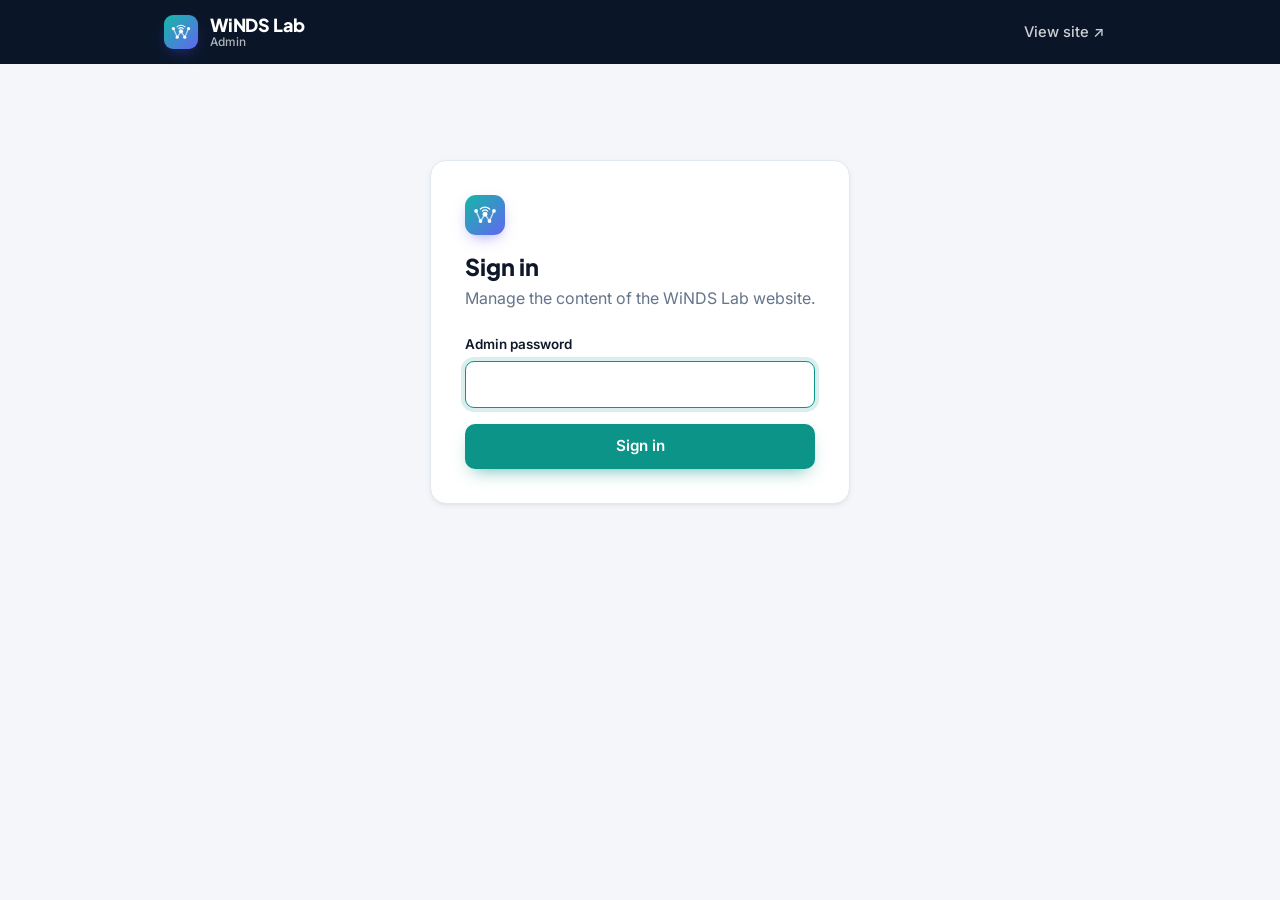
==== admin.html @ ef2ea994 "Add files via upload" ====
<!doctype html>
<html lang="en">
<head>
  <meta charset="utf-8">
  <meta name="viewport" content="width=device-width, initial-scale=1">
  <meta name="robots" content="noindex, nofollow">
  <title>Admin · WiNDS Lab</title>
  <link rel="preconnect" href="https://fonts.googleapis.com">
  <link rel="preconnect" href="https://fonts.gstatic.com" crossorigin>
  <link href="https://fonts.googleapis.com/css2?family=Inter:wght@400;500;600;700&family=Plus+Jakarta+Sans:wght@600;700;800&display=swap" rel="stylesheet">
  <link rel="stylesheet" href="assets/style.css">
</head>
<body class="admin">

<header class="admin-bar">
  <div class="container nav-inner">
    <a class="logo" href="index.html">
      <span class="logo-mark">
        <svg viewBox="0 0 32 32" fill="none" aria-hidden="true"><path d="M5 11L10.5 23.5L16 15L21.5 23.5L27 11" stroke="currentColor" stroke-width="1.8" stroke-linecap="round" stroke-linejoin="round" opacity=".7"/><path d="M12.8 11.2A4.6 4.6 0 0 1 19.2 11.2M10.3 8.6A8 8 0 0 1 21.7 8.6" stroke="currentColor" stroke-width="1.6" stroke-linecap="round"/><circle cx="5" cy="11" r="2.3" fill="currentColor"/><circle cx="10.5" cy="23.5" r="2.3" fill="currentColor"/><circle cx="16" cy="15" r="3" fill="currentColor"/><circle cx="21.5" cy="23.5" r="2.3" fill="currentColor"/><circle cx="27" cy="11" r="2.3" fill="currentColor"/></svg>
      </span>
      <span class="logo-text"><strong>WiNDS Lab</strong><small>Admin</small></span>
    </a>
    <nav class="admin-nav">
      <a href="index.html" target="_blank" rel="noopener">View site ↗</a>
      <a href="#" id="logout" hidden>Sign out</a>
    </nav>
  </div>
</header>

<main class="container">

  <!-- Shown when assets/config.js has no Google Script URL yet -->
  <div class="notice" id="setup-note" hidden>
    <strong>Almost there.</strong> The admin page needs your Google Apps Script URL.
    Follow the steps in <code>README.md</code>, then paste the URL into <code>scriptUrl</code> in <code>assets/config.js</code>.
  </div>

  <form class="panel login" id="login-form" hidden>
    <span class="logo-mark">
      <svg viewBox="0 0 32 32" fill="none" aria-hidden="true"><path d="M5 11L10.5 23.5L16 15L21.5 23.5L27 11" stroke="currentColor" stroke-width="1.8" stroke-linecap="round" stroke-linejoin="round" opacity=".7"/><path d="M12.8 11.2A4.6 4.6 0 0 1 19.2 11.2M10.3 8.6A8 8 0 0 1 21.7 8.6" stroke="currentColor" stroke-width="1.6" stroke-linecap="round"/><circle cx="5" cy="11" r="2.3" fill="currentColor"/><circle cx="10.5" cy="23.5" r="2.3" fill="currentColor"/><circle cx="16" cy="15" r="3" fill="currentColor"/><circle cx="21.5" cy="23.5" r="2.3" fill="currentColor"/><circle cx="27" cy="11" r="2.3" fill="currentColor"/></svg>
    </span>
    <h1>Sign in</h1>
    <p>Manage the content of the WiNDS Lab website.</p>
    <label class="field"><span>Admin password</span>
      <input type="password" id="password" autocomplete="current-password" required autofocus>
    </label>
    <button class="btn btn-primary" type="submit" id="login-btn">Sign in</button>
    <p class="error" id="login-error"></p>
  </form>

  <fieldset class="app" id="app" hidden>
    <div class="admin-head">
      <h1>Content manager</h1>
      <p>Add, edit, reorder, or delete what appears on the website.</p>
    </div>

    <div class="notice" id="empty-note" hidden>
      <strong>Your Google Sheet is empty.</strong> Use <em>Restore built-in content</em> at the bottom of this page to bring back the website’s existing content.
    </div>

    <nav class="tabs" id="tabs" role="tablist"></nav>

    <form class="panel" id="editor" novalidate>
      <h2 id="editor-title">Add</h2>
      <div class="form-grid" id="editor-fields"></div>
      <div class="form-actions">
        <button class="btn btn-primary" type="submit" id="editor-submit">Add</button>
        <button class="btn btn-ghost" type="button" id="editor-cancel" hidden>Cancel</button>
      </div>
    </form>

    <div class="list-head">
      <h2 id="list-title">Items</h2>
      <p class="small muted" id="list-hint"></p>
    </div>
    <ul class="items" id="items"></ul>

    <section class="panel" style="margin-top:40px">
      <h2>Tools</h2>
      <p class="small muted">Changes show up on the website within a few seconds. You can also edit the Google Sheet directly; the website follows it.</p>
      <div class="form-actions">
        <button class="btn btn-ghost" type="button" id="backup-btn">Download backup (data.js)</button>
        <button class="btn btn-ghost" type="button" id="import-btn">Restore built-in content</button>
      </div>
      <p class="small muted" style="margin:14px 0 0">
        <strong>Backup:</strong> save the downloaded file as <code>assets/data.js</code> to update the website’s offline copy.<br>
        <strong>Restore built-in content:</strong> adds any item from <code>assets/data.js</code> that isn’t in the Sheet yet. Nothing is deleted, and your own items and edits are kept. This runs by itself the first time you sign in.
      </p>
    </section>
  </fieldset>

</main>

<div class="toast" id="toast" role="status" aria-live="polite"></div>

<script src="assets/config.js"></script>
<script src="assets/data.js"></script>
<script src="assets/admin.js"></script>
</body>
</html>
---- assets/style.css ----
/* =====================================================================
   WiNDS Lab — stylesheet for the website and the admin page.
   Colours and fonts are defined once, here at the top.
   ===================================================================== */

:root {
  color-scheme: light;

  /* brand */
  --navy-950: #071122;
  --navy-900: #0a1628;
  --navy-800: #0f2240;
  --teal: #0d9488;
  --teal-700: #0f766e;
  --teal-bright: #2dd4bf;
  --teal-50: #f0fdfa;
  --teal-100: #ccfbf1;
  --indigo: #4f46e5;
  --indigo-50: #eef2ff;

  /* text & surfaces */
  --ink: #0f172a;
  --body: #334155;
  --muted: #64748b;
  --line: #e2e8f0;
  --line-strong: #cbd5e1;
  --bg: #ffffff;
  --bg-alt: #f6f8fb;

  /* label colours */
  --amber: #b45309;  --amber-50: #fffbeb;  --amber-100: #fde68a;
  --green: #15803d;  --green-50: #f0fdf4;
  --violet: #7c3aed; --violet-50: #f5f3ff;
  --sky: #0369a1;    --sky-50: #f0f9ff;
  --rose: #be123c;   --rose-50: #fff1f2;
  --slate: #475569;  --slate-50: #f1f5f9;
  --danger: #dc2626;

  --font-head: "Plus Jakarta Sans", "Inter", system-ui, -apple-system, "Segoe UI", Roboto, sans-serif;
  --font-body: "Inter", system-ui, -apple-system, "Segoe UI", Roboto, "Helvetica Neue", Arial, sans-serif;

  --radius: 18px;
  --shadow-sm: 0 1px 2px rgba(15, 23, 42, .04), 0 2px 6px rgba(15, 23, 42, .05);
  --shadow-md: 0 2px 4px rgba(15, 23, 42, .04), 0 14px 30px -10px rgba(15, 23, 42, .16);
  --shadow-lg: 0 30px 60px -22px rgba(15, 23, 42, .28), 0 8px 20px -8px rgba(15, 23, 42, .08);
  --nav-h: 72px;
}

/* ---------- base ---------- */
*, *::before, *::after { box-sizing: border-box; }
[hidden] { display: none !important; }
html { scroll-behavior: smooth; -webkit-text-size-adjust: 100%; }
body {
  margin: 0;
  background: var(--bg);
  color: var(--body);
  font: 400 16px/1.65 var(--font-body);
  -webkit-font-smoothing: antialiased;
  text-rendering: optimizeLegibility;
}
img, svg { display: block; max-width: 100%; }
a { color: var(--teal-700); text-decoration: none; }
a:hover { text-decoration: underline; text-underline-offset: 3px; }
h1, h2, h3, h4 { font-family: var(--font-head); color: var(--ink); line-height: 1.2; margin: 0; }
h1, h2 { text-wrap: balance; }
h3, h4 { text-wrap: pretty; }
p { margin: 0 0 1em; text-wrap: pretty; }
:focus-visible { outline: 3px solid rgba(45, 212, 191, .55); outline-offset: 2px; }

.container { width: 100%; max-width: 1200px; margin: 0 auto; padding: 0 24px; }
.muted { color: var(--muted); }
.small { font-size: .875rem; }
.skip { position: absolute; left: 16px; top: -60px; z-index: 100; background: #fff; color: var(--ink); padding: 10px 16px; border-radius: 8px; }
.skip:focus { top: 12px; }

/* ---------- buttons ---------- */
.btn {
  display: inline-flex; align-items: center; justify-content: center; gap: 8px;
  padding: 11px 20px; border-radius: 10px; border: 1px solid transparent;
  font: 600 .95rem/1.2 var(--font-body); white-space: nowrap; cursor: pointer;
  transition: transform .15s ease, box-shadow .2s ease, background-color .2s ease, border-color .2s ease, color .2s ease;
}
.btn:hover { text-decoration: none; transform: translateY(-1px); }
.btn:active { transform: none; }
.btn svg { width: 16px; height: 16px; flex: none; }
.btn-primary { background: var(--teal); color: #fff; box-shadow: 0 8px 18px -8px rgba(13, 148, 136, .7); }
.btn-primary:hover { background: var(--teal-700); color: #fff; }
.btn-glass { background: rgba(255, 255, 255, .08); color: #fff; border-color: rgba(255, 255, 255, .22); }
.btn-glass:hover { background: rgba(255, 255, 255, .15); color: #fff; }
.btn-outline, .btn-ghost { background: #fff; color: var(--ink); border-color: var(--line); }
.btn-outline:hover, .btn-ghost:hover { border-color: var(--line-strong); background: #f8fafc; color: var(--ink); }
.btn-danger { background: #fff; color: var(--danger); border-color: #fecaca; }
.btn-danger:hover { background: #fef2f2; color: var(--danger); }
.btn-lg { padding: 14px 26px; font-size: 1rem; border-radius: 12px; }
.btn-sm { padding: 7px 12px; font-size: .84rem; border-radius: 8px; }
.btn:disabled { opacity: .45; cursor: default; transform: none; box-shadow: none; }

/* ---------- navigation ---------- */
.site-nav {
  position: fixed; inset: 0 0 auto 0; z-index: 50; height: var(--nav-h);
  border-bottom: 1px solid transparent;
  transition: background-color .25s ease, border-color .25s ease, box-shadow .25s ease;
}
.nav-inner { height: 100%; display: flex; align-items: center; justify-content: space-between; gap: 24px; }
.logo { display: inline-flex; align-items: center; gap: 12px; color: #fff; }
.logo:hover { text-decoration: none; }
.logo-mark {
  flex: none; width: 40px; height: 40px; border-radius: 11px; display: grid; place-items: center;
  background: linear-gradient(135deg, #14b8a6, #6366f1); color: #fff;
  box-shadow: 0 6px 16px -6px rgba(79, 70, 229, .6);
}
.logo-mark svg { width: 26px; height: 26px; }
.logo-text { display: flex; flex-direction: column; line-height: 1.15; }
.logo-text strong { font-family: var(--font-head); font-size: 1.12rem; font-weight: 800; letter-spacing: -.01em; }
.logo-text small { font-size: .74rem; font-weight: 500; opacity: .68; letter-spacing: .01em; }

.nav-links { display: flex; align-items: center; gap: 2px; }
.site-nav .nav-links a:not(.btn) {
  color: rgba(255, 255, 255, .78); font-size: .94rem; font-weight: 500;
  padding: 8px 13px; border-radius: 8px; transition: color .2s, background-color .2s;
}
.site-nav .nav-links a:not(.btn):hover,
.site-nav .nav-links a.active { color: #fff; background: rgba(255, 255, 255, .09); text-decoration: none; }
.btn-nav { margin-left: 10px; padding: 9px 18px; }

.site-nav.scrolled, .site-nav.menu-open {
  background: rgba(255, 255, 255, .94);
  -webkit-backdrop-filter: saturate(180%) blur(14px); backdrop-filter: saturate(180%) blur(14px);
  border-bottom-color: var(--line); box-shadow: 0 6px 24px -14px rgba(15, 23, 42, .25);
}
.site-nav.scrolled .logo, .site-nav.menu-open .logo { color: var(--ink); }
.site-nav.scrolled .nav-links a:not(.btn) { color: var(--body); }
.site-nav.scrolled .nav-links a:not(.btn):hover,
.site-nav.scrolled .nav-links a.active { color: var(--teal-700); background: var(--teal-50); }

.menu-btn { display: none; position: relative; width: 44px; height: 44px; padding: 0; border: 0; border-radius: 10px; background: transparent; color: #fff; cursor: pointer; }
.menu-btn span { position: absolute; left: 12px; right: 12px; height: 2px; border-radius: 2px; background: currentColor; transition: transform .25s ease, opacity .2s ease; }
.menu-btn span:nth-child(1) { top: 15px; }
.menu-btn span:nth-child(2) { top: 21px; }
.menu-btn span:nth-child(3) { top: 27px; }
.site-nav.scrolled .menu-btn, .site-nav.menu-open .menu-btn { color: var(--ink); }
.menu-open .menu-btn span:nth-child(1) { transform: translateY(6px) rotate(45deg); }
.menu-open .menu-btn span:nth-child(2) { opacity: 0; }
.menu-open .menu-btn span:nth-child(3) { transform: translateY(-6px) rotate(-45deg); }

@media (max-width: 1024px) {
  .menu-btn { display: block; }
  .nav-links {
    display: none; position: absolute; top: calc(var(--nav-h) - 6px); left: 16px; right: 16px;
    flex-direction: column; align-items: stretch; gap: 2px; padding: 10px;
    background: #fff; border: 1px solid var(--line); border-radius: 16px; box-shadow: var(--shadow-lg);
  }
  .menu-open .nav-links { display: flex; }
  .site-nav .nav-links a:not(.btn) { color: var(--body); padding: 12px 14px; }
  .site-nav .nav-links a:not(.btn):hover, .site-nav .nav-links a.active { color: var(--teal-700); background: var(--teal-50); }
  .btn-nav { margin: 6px 0 0; padding: 12px; }
}

/* ---------- icons (two-tone line icons from app.js) ----------
   Each tile sets --gi-acc (accent colour) and --gi-bg (its own background) and `color` (line colour). */
.gi { display: block; width: 100%; height: 100%; overflow: visible; }
.gi .l { fill: none; stroke: currentColor; stroke-width: var(--gi-sw, 2); stroke-linecap: round; stroke-linejoin: round; transition: stroke .3s ease; }
.gi .l.thin { stroke-width: 1.3; opacity: .5; }
.gi .bg { fill: var(--gi-bg, #fff); transition: fill .3s ease; }
.gi .a { fill: none; stroke: var(--gi-acc, var(--teal)); stroke-width: var(--gi-sw, 2); stroke-linecap: round; stroke-linejoin: round; transition: stroke .3s ease; }
.gi .af { fill: var(--gi-acc, var(--teal)); transition: fill .3s ease; }
.gi .ck { fill: none; stroke: var(--gi-bg, #fff); stroke-width: 2; stroke-linecap: round; stroke-linejoin: round; }
.gi .dash { stroke-dasharray: 2.2 3.3; }
.gi .needle { transform-origin: 24px 30px; transform: rotate(-48deg); transition: transform .8s cubic-bezier(.34, 1.56, .64, 1); }
.gi .loop { transform-origin: 24px 24px; }
.gi .pk, .gi .q { transition: transform .3s ease; }
@keyframes gi-flow { to { stroke-dashoffset: -11; } }
@keyframes gi-blink { 0%, 100% { opacity: 1; } 50% { opacity: .15; } }
@keyframes gi-node { 0%, 100% { fill: var(--gi-bg, #fff); } 50% { fill: var(--gi-acc, var(--teal)); } }
@keyframes gi-slide { 0% { transform: translateX(-7px); opacity: 0; } 25%, 75% { opacity: 1; } 100% { transform: translateX(7px); opacity: 0; } }
@keyframes gi-jitter { to { transform: translateX(1.6px); } }
@keyframes gi-spin { to { transform: rotate(-360deg); } }
@keyframes gi-draw { 0% { stroke-dashoffset: 44; opacity: 1; } 40% { stroke-dashoffset: 0; } 88% { stroke-dashoffset: 0; opacity: 1; } 100% { stroke-dashoffset: 0; opacity: 0; } }
@keyframes gi-fire { 0%, 60%, 100% { opacity: 0; } 15%, 40% { opacity: 1; } }

/* ---------- hero ---------- */
.hero {
  position: relative; overflow: hidden; color: #fff;
  padding: calc(var(--nav-h) + 96px) 0 152px;
  background:
    radial-gradient(900px 520px at 85% 0%, rgba(20, 184, 166, .22), transparent 60%),
    radial-gradient(720px 480px at 0% 100%, rgba(99, 102, 241, .24), transparent 60%),
    linear-gradient(180deg, var(--navy-900) 0%, var(--navy-800) 100%);
}
.hero::before {
  content: ""; position: absolute; inset: 0; pointer-events: none;
  background-image: radial-gradient(rgba(255, 255, 255, .09) 1px, transparent 1px);
  background-size: 26px 26px;
  -webkit-mask-image: linear-gradient(180deg, #000 20%, transparent 95%); mask-image: linear-gradient(180deg, #000 20%, transparent 95%);
}
.hero > .container { position: relative; z-index: 1; }
.hero-copy { max-width: 640px; }
.hero-badge {
  display: inline-flex; align-items: center; gap: 10px; padding: 7px 16px 7px 12px; border-radius: 999px;
  background: rgba(255, 255, 255, .07); border: 1px solid rgba(255, 255, 255, .14);
  font-size: .86rem; font-weight: 500; color: rgba(255, 255, 255, .85);
}
.hero-badge .dot { width: 8px; height: 8px; border-radius: 50%; background: var(--teal-bright); box-shadow: 0 0 0 4px rgba(45, 212, 191, .2); }
.hero h1 {
  margin: 26px 0 22px; color: #fff;
  font-size: clamp(2.4rem, 5.2vw, 3.9rem); font-weight: 800; line-height: 1.06; letter-spacing: -.03em;
}
.hero h1 .accent { background: linear-gradient(90deg, #5eead4, #a5b4fc); -webkit-background-clip: text; background-clip: text; color: transparent; }
.hero-lead { max-width: 580px; margin: 0 0 36px; font-size: 1.15rem; line-height: 1.7; color: rgba(255, 255, 255, .74); }
.hero-actions { display: flex; flex-wrap: wrap; gap: 12px; }

/* background scene: IoT nodes, robots, a drone and a gateway linked by wireless links */
.hero-scene {   /* sits in the space to the right of the headline, scaled to fit */
  position: absolute; top: var(--nav-h); bottom: 72px; right: 0; max-width: 820px;
  left: calc(max(24px, 50vw - 576px) + 540px);
  pointer-events: none;
  -webkit-mask-image: linear-gradient(90deg, transparent 0, #000 14%); mask-image: linear-gradient(90deg, transparent 0, #000 14%);
}
.hero-scene svg { width: 100%; height: 100%; overflow: visible; }
.hero-scene .cov { fill: none; stroke: rgba(148, 163, 184, .12); stroke-width: 1; }
.hero-scene .pulse { fill: none; stroke: rgba(45, 212, 191, .45); stroke-width: 1.2; transform-box: fill-box; transform-origin: center; animation: ping 5.1s ease-out infinite; opacity: 0; }
.hero-scene .links path { fill: none; stroke: rgba(148, 163, 184, .45); stroke-width: 1.3; stroke-dasharray: 2 7; stroke-linecap: round; animation: flow 1.5s linear infinite; }
.hero-scene .d-body { fill: #0c1c35; stroke: rgba(203, 213, 225, .6); stroke-width: 1.5; }
.hero-scene .d-line { fill: none; stroke: rgba(203, 213, 225, .6); stroke-width: 1.5; }
.hero-scene .d-rotor { fill: none; stroke: rgba(203, 213, 225, .42); stroke-width: 1.3; }
.hero-scene .d-acc { fill: #2dd4bf; }
.hero-scene .d-led { fill: #2dd4bf; animation: blink 2.8s ease-in-out infinite; animation-delay: var(--d, 0s); }
.hero-scene .d-sig { fill: none; stroke: #2dd4bf; stroke-width: 1.5; opacity: .8; }
.hero-scene .d-rotor { transform-box: fill-box; transform-origin: center; animation: rotor .16s linear infinite; }
.hero-scene .road { fill: none; stroke: rgba(148, 163, 184, .2); stroke-width: 1.2; }
.hero-scene .lane { fill: none; stroke: rgba(148, 163, 184, .22); stroke-width: 1.2; stroke-dasharray: 14 12; }
.hero-scene .links .ln-node { stroke: rgba(148, 163, 184, .26); }
.hero-scene .links .ho { stroke: #5eead4; stroke-width: 2; stroke-dasharray: none; }
.hero-scene .old-link { fill: none; stroke: rgba(203, 213, 225, .6); stroke-width: 1.3; stroke-dasharray: 2 7; animation: fadeout 1s ease-out forwards; }
.hero-scene .burst { fill: none; stroke: #5eead4; stroke-width: 1.4; transform-box: fill-box; transform-origin: center; animation: burst 1.1s ease-out forwards; }
.hero-scene .ho-label { fill: #99f6e4; font-family: var(--font-body); font-size: 12px; font-weight: 700; letter-spacing: .14em; text-anchor: middle; animation: holabel 1.8s ease-out forwards; }
@keyframes burst { from { transform: scale(.3); opacity: 1; } to { transform: scale(2.6); opacity: 0; } }
@keyframes fadeout { from { opacity: 1; } to { opacity: 0; } }
@keyframes holabel { 0% { opacity: 0; } 15%, 70% { opacity: 1; } 100% { opacity: 0; } }
.dev *, .device-art * { vector-effect: non-scaling-stroke; stroke-linecap: round; stroke-linejoin: round; }
@keyframes ping { from { transform: scale(.4); opacity: .9; } to { transform: scale(3.2); opacity: 0; } }
@keyframes flow { to { stroke-dashoffset: -18; } }
@keyframes blink { 0%, 100% { opacity: 1; } 50% { opacity: .25; } }
@keyframes rotor { 0%, 100% { transform: scaleX(1); } 50% { transform: scaleX(.35); } }

@media (max-width: 960px) {
  .hero { padding: calc(var(--nav-h) + 56px) 0 96px; }
  .hero-scene {   /* phones and tablets: the network sits below the buttons instead of behind the text */
    position: relative; top: auto; bottom: auto; left: auto; right: auto; max-width: none;
    height: clamp(240px, 62vw, 420px); margin: 28px 0 0; -webkit-mask-image: none; mask-image: none;
  }
  .hero-scene .ho-label { font-size: 20px; }
}

/* ---------- stats bar ---------- */
.stats {
  position: relative; z-index: 2; margin-top: -72px;
  display: grid; grid-template-columns: repeat(4, 1fr);
  background: #fff; border: 1px solid var(--line); border-radius: 20px; box-shadow: var(--shadow-lg);
}
.stat { display: flex; align-items: center; gap: 16px; padding: 28px 28px; border-left: 1px solid var(--line); }
.stat-icon { flex: none; width: 52px; height: 52px; padding: 8px; --gi-sw: 2.2; border-radius: 14px; background: var(--teal-50); color: var(--navy-800); --gi-acc: var(--teal); --gi-bg: var(--teal-50); }
.stat:first-child { border-left: 0; }
.stat-num { font-family: var(--font-head); font-size: 2.3rem; font-weight: 800; line-height: 1; letter-spacing: -.03em; color: var(--ink); }
.stat-num .unit { margin-left: 3px; font-size: .55em; color: var(--teal); letter-spacing: 0; }
.stat-label { margin-top: 10px; font-size: .9rem; font-weight: 500; color: var(--muted); }
@media (max-width: 1080px) {
  .stats { grid-template-columns: 1fr 1fr; }
  .stat:nth-child(3) { border-left: 0; }
  .stat:nth-child(n+3) { border-top: 1px solid var(--line); }
}
@media (max-width: 560px) {
  .stat { flex-direction: column; align-items: flex-start; gap: 12px; padding: 22px 20px; }
  .stat-icon { width: 42px; height: 42px; padding: 7px; border-radius: 12px; }
  .stat-num { font-size: 1.9rem; }
}

/* ---------- sections ---------- */
.section { padding: 100px 0; }
.section-alt { background: var(--bg-alt); }
.section-dark {
  position: relative; color: rgba(255, 255, 255, .75);
  background:
    radial-gradient(760px 380px at 100% 0%, rgba(45, 212, 191, .14), transparent 60%),
    radial-gradient(640px 360px at 0% 100%, rgba(99, 102, 241, .18), transparent 60%),
    linear-gradient(180deg, var(--navy-900), var(--navy-800));
}
.section-dark .eyebrow { color: var(--teal-bright); }
.section-dark .section-title { color: #fff; }
.section-dark .section-desc { color: rgba(255, 255, 255, .62); }
section[id] { scroll-margin-top: var(--nav-h); }
.section-head { max-width: 700px; margin-bottom: 52px; }
.section-head.with-action { max-width: none; display: flex; justify-content: space-between; align-items: flex-end; gap: 24px; flex-wrap: wrap; }
.section-head.with-action > div { max-width: 700px; }
.eyebrow {
  display: inline-flex; align-items: center; gap: 10px;
  font-size: .78rem; font-weight: 700; letter-spacing: .14em; text-transform: uppercase; color: var(--teal-700);
}
.eyebrow::before { content: ""; width: 22px; height: 2px; border-radius: 2px; background: currentColor; }
.section-title { margin: 14px 0 16px; font-size: clamp(1.85rem, 3.3vw, 2.6rem); font-weight: 800; letter-spacing: -.02em; line-height: 1.14; }
.section-desc { margin: 0; font-size: 1.08rem; color: var(--muted); }
@media (max-width: 760px) { .section { padding: 72px 0; } .section-head { margin-bottom: 36px; } }

/* reveal on scroll (only when JavaScript is running) */
.js .reveal { opacity: 0; transform: translateY(18px); transition: opacity .7s ease, transform .7s ease; }
.js .reveal.in { opacity: 1; transform: none; }

/* ---------- about ---------- */
.mission { display: grid; grid-template-columns: 1.25fr 1fr; gap: 72px; align-items: end; }
.statement {
  margin: 18px 0 0; font-size: clamp(1.7rem, 3vw, 2.35rem); font-weight: 700; line-height: 1.28; letter-spacing: -.02em; color: var(--ink);
}
.statement span { color: var(--muted); }
.mission-text p { font-size: 1.04rem; }
.mission-text p:last-child { margin-bottom: 0; }

.process { list-style: none; margin: 64px 0 0; padding: 0; display: grid; grid-template-columns: repeat(3, 1fr); gap: 32px; position: relative; }
.process::before {   /* line connecting the three steps */
  content: ""; position: absolute; top: 32px; left: 32px; right: calc(33.33% - 4px);
  border-top: 2px dashed var(--line-strong);
}
.process li { position: relative; }
.process-icon {
  position: relative; display: block; width: 64px; height: 64px; margin-bottom: 20px; padding: 9px; --gi-sw: 2.2;
  border-radius: 17px; background: var(--navy-900); color: rgba(226, 232, 240, .92);
  --gi-acc: var(--teal-bright); --gi-bg: var(--navy-900);
  box-shadow: 0 0 0 8px #fff, 0 14px 26px -14px rgba(10, 22, 40, .7);
}
.process-icon .gi-simulate .draw { stroke-dasharray: 44; animation: gi-draw 3.4s ease-in-out infinite; }
.process-icon .gi-hardware .arc1 { animation: gi-blink 1.8s ease-in-out infinite; }
.process-icon .gi-hardware .led { animation: gi-blink 1.1s steps(2) infinite; }
.process-icon .gi-learn .lit { opacity: 0; animation: gi-fire 2.4s ease-in-out infinite; }
.process-icon .gi-learn .d1 { animation-delay: .45s; }
.process-icon .gi-learn .d2 { animation-delay: .9s; }
.process-step { display: block; margin-bottom: 4px; font-size: .74rem; font-weight: 700; letter-spacing: .12em; text-transform: uppercase; color: var(--teal-700); }
.process h3 { margin: 0 0 8px; font-size: 1.2rem; }
.process p { margin: 0; color: var(--muted); font-size: .97rem; max-width: 34ch; }
@media (max-width: 960px) {
  .mission { grid-template-columns: 1fr; gap: 24px; }
  .process { grid-template-columns: 1fr; gap: 28px; margin-top: 48px; }
  .process::before { top: 32px; bottom: 32px; left: 31px; right: auto; border-top: 0; border-left: 2px dashed var(--line-strong); }
  .process li { padding-left: 84px; }
  .process-icon { position: absolute; left: 0; top: 0; }
}

/* ---------- research ---------- */
.feature-grid {
  display: grid; grid-template-columns: repeat(3, 1fr); overflow: hidden;
  background: #fff; border: 1px solid var(--line); border-radius: 22px; box-shadow: var(--shadow-sm);
}
.feature { position: relative; display: flex; flex-direction: column; padding: 36px 34px 34px; outline: 1px solid var(--line); transition: background-color .25s ease; }
.feature::before {
  content: ""; position: absolute; inset: 0 0 auto 0; height: 3px; background: linear-gradient(90deg, var(--teal-bright), #6366f1);
  transform: scaleX(0); transform-origin: left; transition: transform .35s ease;
}
.feature:hover { background: #fbfcfd; }
.feature:hover::before { transform: scaleX(1); }
.feature-icon {
  display: block; width: 64px; height: 64px; padding: 9px; margin-bottom: 24px; border-radius: 18px; --gi-sw: 2.1;
  background: var(--teal-50); border: 1px solid var(--teal-100); color: var(--navy-800);
  --gi-acc: var(--teal); --gi-bg: var(--teal-50);
  transition: background-color .3s ease, border-color .3s ease, box-shadow .3s ease, transform .3s ease;
}
.feature:hover .feature-icon {
  background: var(--navy-900); border-color: var(--navy-900); color: #e2e8f0;
  --gi-acc: var(--teal-bright); --gi-bg: var(--navy-900);
  box-shadow: 0 14px 26px -14px rgba(10, 22, 40, .75); transform: translateY(-2px);
}
.feature:hover .gi-iot .dash, .feature:hover .gi-edge .dash { animation: gi-flow .9s linear infinite; }
.feature:hover .gi-iot .n, .feature:hover .gi-edge .n { animation: gi-node 1.4s ease-in-out infinite; }
.feature:hover .gi-wireless .arc1 { animation: gi-blink 1.2s ease-in-out infinite; }
.feature:hover .gi-wireless .arc2 { animation: gi-blink 1.2s ease-in-out .3s infinite; }
.feature:hover .gi-perf .needle { transform: rotate(52deg); }
.feature:hover .gi-congestion .pk { animation: gi-slide 1s linear infinite; }
.feature:hover .gi-congestion .q { animation: gi-jitter .45s ease-in-out infinite alternate; }
.feature:hover .gi-rl .loop { animation: gi-spin 2.6s linear infinite; }
.feature h3 { margin: 0 0 10px; font-size: 1.18rem; letter-spacing: -.01em; }
.feature p { flex: 1; margin: 0 0 20px; font-size: .97rem; color: var(--muted); }
.feature-tags { display: flex; flex-wrap: wrap; gap: 4px 0; font-size: .8rem; font-weight: 600; color: var(--teal-700); }
.feature-tags span + span::before { content: "·"; margin: 0 9px; color: var(--muted); }
@media (max-width: 1024px) { .feature-grid { grid-template-columns: repeat(2, 1fr); } }
@media (max-width: 640px) { .feature-grid { grid-template-columns: 1fr; } .feature { padding: 28px 24px; } }

.chips { display: flex; flex-wrap: wrap; gap: 6px; }
.chip { padding: 4px 10px; border-radius: 6px; background: var(--bg-alt); border: 1px solid var(--line); font-size: .78rem; font-weight: 600; color: var(--body); }

/* ---------- devices (shown on the dark section) ---------- */
.device-grid { display: grid; grid-template-columns: repeat(auto-fill, minmax(250px, 1fr)); gap: 24px; }
.device {
  display: flex; flex-direction: column; margin: 0; overflow: hidden;
  background: rgba(255, 255, 255, .035); border: 1px solid rgba(255, 255, 255, .1); border-radius: var(--radius);
  transition: transform .25s ease, border-color .25s ease, background-color .25s ease;
}
.device:hover { transform: translateY(-4px); border-color: rgba(45, 212, 191, .45); background: rgba(255, 255, 255, .055); }
.device-media {
  position: relative; aspect-ratio: 4 / 3; overflow: hidden; display: grid; place-items: center;
  border-bottom: 1px solid rgba(255, 255, 255, .08);
  background: radial-gradient(circle at 50% 50%, rgba(45, 212, 191, .12), transparent 70%);
}
.device-media::before {
  content: ""; position: absolute; inset: 0; pointer-events: none;
  background-image: radial-gradient(rgba(255, 255, 255, .09) 1px, transparent 1px); background-size: 18px 18px;
  -webkit-mask-image: radial-gradient(circle at 50% 50%, #000 30%, transparent 75%); mask-image: radial-gradient(circle at 50% 50%, #000 30%, transparent 75%);
}
.device-media.has-img { background: #0c1c35; }
.device-media.has-img::before { display: none; }
.device-media img { position: absolute; inset: 0; width: 100%; height: 100%; object-fit: cover; transition: transform .5s ease; }
.device:hover .device-media img { transform: scale(1.04); }
.device-art { position: absolute; top: 22%; bottom: 20%; left: 20%; right: 20%; width: 60%; height: 58%; overflow: visible; transition: transform .4s ease; }
.device:hover .device-art { transform: translateY(-4px); }
.device-art .d-body { fill: #0c1c35; stroke: rgba(226, 232, 240, .8); stroke-width: 1.6; }
.device-art .d-line { fill: none; stroke: rgba(226, 232, 240, .8); stroke-width: 1.6; }
.device-art .d-rotor { fill: none; stroke: rgba(226, 232, 240, .5); stroke-width: 1.4; }
.device-art .d-acc { fill: var(--teal-bright); }
.device-art .d-led { fill: var(--teal-bright); animation: blink 2.8s ease-in-out infinite; }
.device-art .d-sig { fill: none; stroke: var(--teal-bright); stroke-width: 1.6; }
.device-cat {
  position: absolute; top: 14px; left: 14px; padding: 4px 10px; border-radius: 6px;
  background: rgba(10, 22, 40, .7); border: 1px solid rgba(255, 255, 255, .14);
  font-size: .68rem; font-weight: 700; letter-spacing: .07em; text-transform: uppercase; color: rgba(255, 255, 255, .88);
}
.device-zoom { position: absolute; inset: 0; padding: 0; border: 0; background: transparent; cursor: zoom-in; }
.zoom-ico {
  position: absolute; right: 12px; bottom: 12px; width: 38px; height: 38px; display: grid; place-items: center;
  border-radius: 10px; background: rgba(10, 22, 40, .72); color: #fff; opacity: 0; transition: opacity .2s ease;
}
.device:hover .zoom-ico, .device-zoom:focus-visible .zoom-ico { opacity: 1; }
.zoom-ico svg { width: 18px; height: 18px; }
.device-body { flex: 1; display: flex; flex-direction: column; padding: 22px 24px 24px; }
.device-body h3 { margin: 0 0 8px; font-size: 1.12rem; color: #fff; }
.device-body p { flex: 1; margin: 0 0 16px; font-size: .94rem; color: rgba(255, 255, 255, .6); }
.device .chip { background: rgba(255, 255, 255, .06); border-color: rgba(255, 255, 255, .1); color: rgba(255, 255, 255, .8); }

.lightbox {
  position: fixed; inset: 0; z-index: 200; display: grid; place-items: center; padding: 32px;
  background: rgba(7, 17, 34, .88); -webkit-backdrop-filter: blur(6px); backdrop-filter: blur(6px);
}
.lightbox figure { margin: 0; max-width: min(1100px, 100%); text-align: center; }
.lightbox img { max-width: 100%; max-height: calc(100vh - 140px); margin: 0 auto; border-radius: 12px; box-shadow: var(--shadow-lg); background: #fff; }
.lightbox figcaption { margin-top: 14px; color: rgba(255, 255, 255, .85); font-weight: 600; }
.lightbox-close {
  position: absolute; top: 18px; right: 18px; width: 44px; height: 44px; display: grid; place-items: center;
  border: 1px solid rgba(255, 255, 255, .2); border-radius: 12px; background: rgba(255, 255, 255, .08); color: #fff; cursor: pointer;
}
.lightbox-close:hover { background: rgba(255, 255, 255, .16); }
.lightbox-close svg { width: 20px; height: 20px; }

/* ---------- news ---------- */
.news-layout { display: grid; grid-template-columns: 5fr 7fr; gap: 56px; align-items: start; }
.news-feature {
  position: relative; overflow: hidden; display: flex; flex-direction: column; min-height: 320px;
  padding: 36px; border-radius: 24px; color: #fff; box-shadow: var(--shadow-md);
  background:
    radial-gradient(420px 260px at 100% 0%, rgba(45, 212, 191, .35), transparent 65%),
    linear-gradient(150deg, var(--teal-700) 0%, var(--navy-800) 75%);
}
.news-feature::after {   /* faint signal rings for texture */
  content: ""; position: absolute; right: -90px; bottom: -90px; width: 260px; height: 260px; border-radius: 50%;
  border: 1px solid rgba(255, 255, 255, .12); box-shadow: 0 0 0 40px rgba(255, 255, 255, .03), 0 0 0 80px rgba(255, 255, 255, .02);
}
.news-latest { align-self: flex-start; padding: 5px 10px; border-radius: 6px; background: rgba(255, 255, 255, .14); font-size: .72rem; font-weight: 700; letter-spacing: .12em; text-transform: uppercase; }
.news-feature-meta { display: flex; gap: 12px; margin-top: auto; padding-top: 40px; font-size: .8rem; font-weight: 700; letter-spacing: .07em; text-transform: uppercase; color: rgba(255, 255, 255, .7); }
.news-feature-meta span::before { content: "·"; margin-right: 12px; }
.news-feature p { position: relative; margin: 10px 0 0; font-family: var(--font-head); font-size: clamp(1.35rem, 2.2vw, 1.7rem); font-weight: 700; line-height: 1.32; letter-spacing: -.01em; }
.news-feature strong { color: #99f6e4; }
.news-feature a { color: #99f6e4; }

.news-list { list-style: none; margin: 0; padding: 0; }
.news-row { display: grid; grid-template-columns: 104px 1fr; gap: 24px; padding: 18px 0; border-bottom: 1px solid var(--line); }
.news-row:first-child { padding-top: 4px; }
.news-list:not(.show-all) .extra { display: none; }
.news-when { display: flex; flex-direction: column; gap: 4px; }
.news-when time { font-size: .8rem; font-weight: 700; letter-spacing: .05em; text-transform: uppercase; color: var(--ink); white-space: nowrap; }
.news-tag { display: inline-flex; align-items: center; gap: 7px; font-size: .78rem; font-weight: 600; color: var(--muted); --tc: var(--slate); }
.news-tag::before { content: ""; width: 7px; height: 7px; border-radius: 50%; background: var(--tc); }
.tag-paper, .tag-papers { --tc: var(--indigo); }
.tag-grant { --tc: var(--green); }
.tag-award { --tc: #d97706; }
.tag-milestone { --tc: var(--violet); }
.tag-talk { --tc: var(--sky); }
.news-row p { margin: 0; color: var(--body); }
.news-row strong { color: var(--ink); }
.news-more { margin-top: 24px; }
@media (max-width: 960px) { .news-layout { grid-template-columns: 1fr; gap: 32px; } .news-feature { min-height: 0; } }
@media (max-width: 480px) { .news-row { grid-template-columns: 1fr; gap: 6px; } .news-when { flex-direction: row; gap: 12px; align-items: center; } }

/* ---------- people ---------- */
.pi-card {
  position: relative; overflow: hidden;
  display: grid; grid-template-columns: 200px 1fr; gap: 44px; align-items: start;
  padding: 40px; margin-bottom: 8px; background: #fff; border: 1px solid var(--line); border-radius: 24px; box-shadow: var(--shadow-md);
}
.pi-card::before { content: ""; position: absolute; inset: 0 0 auto 0; height: 4px; background: linear-gradient(90deg, var(--teal-bright), #6366f1); }
.pi-photo {
  position: relative; overflow: hidden; width: 200px; height: 200px; border-radius: 22px;
  display: grid; place-items: center; background: linear-gradient(140deg, #14b8a6, #6366f1);
  color: #fff; font-family: var(--font-head); font-size: 3.4rem; font-weight: 800;
}
.pi-photo img, .avatar img { position: absolute; inset: 0; width: 100%; height: 100%; object-fit: cover; }
.pi-card h3 { margin: 12px 0 6px; font-size: 1.85rem; font-weight: 800; letter-spacing: -.02em; }
.pi-position { margin: 0; font-weight: 600; color: var(--teal-700); }
.pi-affil { margin: 0; font-size: .95rem; color: var(--muted); }
.pi-bio { margin: 18px 0 20px; font-size: 1.02rem; }
.cred { display: flex; flex-wrap: wrap; gap: 8px; margin-bottom: 24px; }
.cred span { padding: 5px 12px; border-radius: 999px; background: var(--teal-50); border: 1px solid var(--teal-100); font-size: .82rem; font-weight: 600; color: var(--teal-700); }
.pi-links { display: flex; flex-wrap: wrap; gap: 10px; }
@media (max-width: 760px) {
  .pi-card { grid-template-columns: 1fr; gap: 24px; padding: 28px 24px; }
  .pi-photo { width: 120px; height: 120px; font-size: 2.2rem; border-radius: 18px; }
  .pi-card h3 { font-size: 1.5rem; }
}

.group-title { display: flex; align-items: center; gap: 12px; margin: 52px 0 22px; font-family: var(--font-head); font-size: 1.15rem; font-weight: 700; color: var(--ink); }
.group-title::after { content: ""; flex: 1; height: 1px; background: var(--line); }
.group-title .count { padding: 2px 10px; border-radius: 999px; background: var(--teal-50); font-size: .78rem; font-weight: 700; color: var(--teal-700); }

.people-grid { display: grid; grid-template-columns: repeat(4, 1fr); gap: 20px; }
@media (max-width: 1100px) { .people-grid { grid-template-columns: repeat(3, 1fr); } }
@media (max-width: 800px) { .people-grid { grid-template-columns: repeat(2, 1fr); } }
@media (max-width: 520px) { .people-grid { grid-template-columns: 1fr; } }
.person-card {
  display: flex; flex-direction: column; align-items: center; text-align: center;
  padding: 30px 22px 22px; background: #fff; border: 1px solid var(--line); border-radius: var(--radius); box-shadow: var(--shadow-sm);
  transition: transform .25s ease, box-shadow .25s ease, border-color .25s ease;
}
.person-card:hover { transform: translateY(-4px); box-shadow: var(--shadow-md); text-decoration: none; }
.avatar {
  position: relative; overflow: hidden; flex: none; width: 80px; height: 80px; margin-bottom: 18px; border-radius: 50%;
  display: grid; place-items: center; font-family: var(--font-head); font-size: 1.45rem; font-weight: 800;
  background: hsl(var(--h, 172) 70% 94%); color: hsl(var(--h, 172) 55% 32%);
  box-shadow: 0 0 0 4px #fff, 0 0 0 5px var(--line);
}
.person-name { margin: 0 0 6px; font-size: 1.08rem; font-weight: 700; }
.person-name a { color: inherit; }
.person-topic { margin: 0 0 14px; font-size: .92rem; line-height: 1.5; color: var(--muted); }
.award {
  display: inline-flex; align-items: center; gap: 6px; margin-bottom: 14px; padding: 4px 10px; border-radius: 999px;
  background: var(--amber-50); border: 1px solid var(--amber-100); font-size: .76rem; font-weight: 700; color: var(--amber);
}
.award svg { width: 14px; height: 14px; }
.person-meta { display: flex; justify-content: center; align-items: center; gap: 7px; margin-top: auto; padding-top: 14px; width: 100%; border-top: 1px solid var(--line); font-size: .82rem; font-weight: 500; color: var(--muted); }
.person-meta svg { width: 15px; height: 15px; flex: none; }
.person-card.open { background: transparent; border: 1.5px dashed var(--line-strong); box-shadow: none; color: var(--body); }
.person-card.open:hover { border-color: var(--teal); background: #fff; }
.person-card.open .avatar { background: var(--teal-50); color: var(--teal); font-size: 2rem; font-weight: 500; box-shadow: none; }
.person-card.open .person-meta { color: var(--teal-700); font-weight: 600; border-top-style: dashed; }

/* ---------- publications ---------- */
.pub-filters { display: flex; flex-wrap: wrap; gap: 8px; margin-bottom: 24px; }
.filter {
  padding: 8px 16px; border-radius: 999px; border: 1px solid var(--line); background: #fff; color: var(--body);
  font: 600 .9rem/1.2 var(--font-body); cursor: pointer; transition: background-color .2s, color .2s, border-color .2s;
}
.filter:hover { border-color: var(--line-strong); }
.filter .n { margin-left: 6px; font-size: .78rem; font-weight: 600; color: var(--muted); }
.filter[aria-selected="true"] { background: var(--ink); border-color: var(--ink); color: #fff; }
.filter[aria-selected="true"] .n { color: rgba(255, 255, 255, .65); }

.pub-list:not(.show-all) .extra { display: none; }
.more-row { margin-top: 24px; text-align: center; }
.pub-list { list-style: none; margin: 0; padding: 0; overflow: hidden; background: #fff; border: 1px solid var(--line); border-radius: var(--radius); box-shadow: var(--shadow-sm); }
.pub { display: grid; grid-template-columns: 100px 1fr auto; gap: 28px; align-items: start; padding: 24px 28px; border-top: 1px solid var(--line); transition: background-color .2s; }
.pub:first-child { border-top: 0; }
.pub:hover { background: #fafbfd; }
.pub-side { display: flex; flex-direction: column; align-items: flex-start; gap: 6px; }
.pub-year { font-family: var(--font-head); font-size: 1.3rem; font-weight: 800; line-height: 1.1; color: var(--ink); }
.pub-cat { padding: 3px 8px; border-radius: 6px; font-size: .66rem; font-weight: 700; letter-spacing: .07em; text-transform: uppercase; background: var(--slate-50); color: var(--slate); }
.cat-journal { background: var(--indigo-50); color: var(--indigo); }
.cat-conference { background: var(--teal-50); color: var(--teal-700); }
.cat-patent { background: var(--amber-50); color: var(--amber); }
.cat-book-chapter { background: var(--rose-50); color: var(--rose); }
.pub-title { margin: 0 0 6px; font-family: var(--font-body); font-size: 1.04rem; font-weight: 600; line-height: 1.45; letter-spacing: -.006em; text-wrap: pretty; }
.pub-authors { margin: 0 0 4px; font-size: .94rem; color: var(--body); }
.pub-authors strong { color: var(--ink); font-weight: 700; }
.pub-venue { margin: 0; font-size: .9rem; color: var(--muted); }
.pub-venue em { color: var(--body); }
.pub-link { align-self: center; }
@media (max-width: 760px) {
  .pub { grid-template-columns: 1fr; gap: 10px; padding: 22px 20px; }
  .pub-side { flex-direction: row; align-items: center; gap: 10px; }
  .pub-year { font-size: 1.05rem; }
  .pub-link { justify-self: start; margin-top: 4px; }
}

/* ---------- grants ---------- */
.funding-banner {
  position: relative; overflow: hidden;
  display: grid; grid-template-columns: auto 1fr; gap: 44px; align-items: center;
  padding: 38px 44px; margin-bottom: 24px; border-radius: 22px; color: #fff;
  background:
    radial-gradient(500px 260px at 100% 0%, rgba(45, 212, 191, .25), transparent 60%),
    radial-gradient(420px 260px at 0% 100%, rgba(99, 102, 241, .3), transparent 60%),
    linear-gradient(135deg, var(--navy-900), var(--navy-800));
}
.funding-amount { font-family: var(--font-head); font-size: clamp(2.6rem, 5vw, 3.6rem); font-weight: 800; line-height: 1; letter-spacing: -.035em; }
.funding-amount small { margin-left: 6px; font-size: .45em; color: var(--teal-bright); letter-spacing: 0; }
.funding-label { margin-top: 10px; font-size: .78rem; font-weight: 700; letter-spacing: .12em; text-transform: uppercase; color: rgba(255, 255, 255, .6); }
.funding-text { margin: 0; padding-left: 44px; border-left: 1px solid rgba(255, 255, 255, .16); font-size: 1.05rem; color: rgba(255, 255, 255, .78); max-width: 600px; }
@media (max-width: 760px) {
  .funding-banner { grid-template-columns: 1fr; gap: 20px; padding: 30px 26px; }
  .funding-text { padding: 20px 0 0; border-left: 0; border-top: 1px solid rgba(255, 255, 255, .16); }
}

.grant-grid { display: grid; grid-template-columns: repeat(2, 1fr); gap: 20px; }
@media (max-width: 760px) { .grant-grid { grid-template-columns: 1fr; } }
.grant {
  display: flex; flex-direction: column; padding: 28px; background: #fff;
  border: 1px solid var(--line); border-radius: var(--radius); box-shadow: var(--shadow-sm);
  transition: transform .25s ease, box-shadow .25s ease;
}
.grant:hover { transform: translateY(-3px); box-shadow: var(--shadow-md); }
.grant-top { display: flex; justify-content: space-between; align-items: center; gap: 12px; margin-bottom: 14px; }
.grant-amount { font-family: var(--font-head); font-size: 1.55rem; font-weight: 800; letter-spacing: -.02em; color: var(--teal-700); }
.role { padding: 4px 10px; border-radius: 6px; background: var(--navy-900); font-size: .7rem; font-weight: 800; letter-spacing: .08em; color: #fff; }
.grant h3 { flex: 1; margin: 0 0 20px; font-family: var(--font-body); font-size: 1.08rem; font-weight: 600; line-height: 1.45; letter-spacing: -.006em; }
.grant-meta { display: grid; gap: 9px; margin: 0; padding-top: 18px; border-top: 1px dashed var(--line-strong); }
.grant-meta div { display: flex; align-items: center; gap: 10px; font-size: .92rem; color: var(--body); }
.grant-meta svg { width: 17px; height: 17px; flex: none; color: var(--muted); }
.grant-progress { margin-top: 20px; }
.gp-head { display: flex; justify-content: space-between; margin-bottom: 8px; font-size: .8rem; font-weight: 700; color: var(--teal-700); }
.gp-head span:last-child { color: var(--muted); font-weight: 600; }
.gp-bar { height: 6px; border-radius: 99px; background: var(--slate-50); overflow: hidden; }
.gp-bar span { display: block; height: 100%; border-radius: inherit; background: linear-gradient(90deg, var(--teal-bright), var(--teal)); }
.gp-done .gp-head { color: var(--slate); }
.gp-done .gp-bar span { background: var(--line-strong); }
.gp-upcoming .gp-head { color: var(--indigo); }

/* ---------- join ---------- */
.join-card {
  position: relative; overflow: hidden;
  display: grid; grid-template-columns: 1fr 1fr; gap: 56px; align-items: center;
  padding: 64px; border-radius: 28px; color: #fff;
  background:
    radial-gradient(700px 360px at 100% 0%, rgba(45, 212, 191, .22), transparent 60%),
    radial-gradient(600px 360px at 0% 100%, rgba(99, 102, 241, .3), transparent 60%),
    linear-gradient(135deg, var(--navy-900), var(--navy-800));
}
.join-card::before {
  content: ""; position: absolute; inset: 0; pointer-events: none;
  background-image: radial-gradient(rgba(255, 255, 255, .07) 1px, transparent 1px); background-size: 24px 24px;
  -webkit-mask-image: linear-gradient(90deg, transparent, #000); mask-image: linear-gradient(90deg, transparent, #000);
}
.join-card > * { position: relative; }
.join-card .eyebrow { color: var(--teal-bright); }
.join-card .section-title { color: #fff; }
.join-card p { color: rgba(255, 255, 255, .74); font-size: 1.05rem; }
.join-actions { display: flex; flex-wrap: wrap; gap: 12px; margin-top: 30px; }
.join-steps { list-style: none; margin: 0; padding: 0; display: grid; gap: 14px; }
.join-steps li { display: flex; gap: 16px; align-items: flex-start; padding: 20px 22px; border-radius: 16px; background: rgba(255, 255, 255, .06); border: 1px solid rgba(255, 255, 255, .1); }
.step-icon {
  flex: none; display: block; width: 46px; height: 46px; padding: 8px; border-radius: 12px; --gi-sw: 2.8;
  background: var(--teal-bright); color: var(--navy-900); --gi-acc: var(--navy-900); --gi-bg: var(--teal-bright);
  transition: transform .25s ease;
}
.join-steps li:hover .step-icon { transform: translateY(-2px) rotate(-4deg); }
.join-steps h3 { margin: 2px 0 4px; font-size: 1.02rem; color: #fff; }
.join-steps p { margin: 0; font-size: .93rem; color: rgba(255, 255, 255, .68); }
.join-steps a { color: var(--teal-bright); font-weight: 600; }
@media (max-width: 960px) { .join-card { grid-template-columns: 1fr; gap: 36px; padding: 40px 26px; border-radius: 22px; } }

/* ---------- footer ---------- */
.footer { padding: 72px 0 32px; background: var(--navy-950); color: rgba(255, 255, 255, .62); font-size: .94rem; }
.footer-grid { display: grid; grid-template-columns: 1.6fr 1fr 1fr; gap: 48px; }
.footer-about p { max-width: 40ch; margin: 18px 0 0; }
.footer h4 { margin: 4px 0 16px; font-family: var(--font-body); font-size: .76rem; font-weight: 700; letter-spacing: .14em; text-transform: uppercase; color: #fff; }
.footer-links a { display: block; padding: 5px 0; color: rgba(255, 255, 255, .62); }
.footer-links a:hover { color: #fff; text-decoration: none; }
.to-top { display: inline-flex; align-items: center; gap: 6px; color: rgba(255, 255, 255, .7); }
.to-top:hover { color: #fff; text-decoration: none; }
.to-top svg { width: 15px; height: 15px; transition: transform .2s ease; }
.to-top:hover svg { transform: translateY(-2px); }
.footer-bottom { display: flex; justify-content: space-between; flex-wrap: wrap; gap: 12px; margin-top: 56px; padding-top: 24px; border-top: 1px solid rgba(255, 255, 255, .1); font-size: .85rem; }
@media (max-width: 760px) { .footer-grid { grid-template-columns: 1fr; gap: 36px; } }

@media (prefers-reduced-motion: reduce) {
  html { scroll-behavior: auto; }
  .js .reveal { opacity: 1; transform: none; transition: none; }
  .hero-scene *, .device-art *, .gi * { animation: none !important; transition: none !important; }
  .gi .lit { opacity: 1; }
  .btn, .feature, .device, .person-card, .grant { transition: none; }
}


/* =====================================================================
   Admin page
   ===================================================================== */
.admin { background: #f4f6fa; }
.admin-bar { background: var(--navy-900); color: #fff; }
.admin-bar .nav-inner { height: 64px; }
.admin-bar .logo-mark { width: 34px; height: 34px; border-radius: 9px; }
.admin-bar .logo-mark svg { width: 22px; height: 22px; }
.admin-nav { display: flex; align-items: center; gap: 6px; }
.admin-nav a { color: rgba(255, 255, 255, .8); font-size: .92rem; font-weight: 500; padding: 7px 12px; border-radius: 8px; }
.admin-nav a:hover { color: #fff; background: rgba(255, 255, 255, .09); text-decoration: none; }
.admin .container { max-width: 1000px; }
.admin main { padding-top: 40px; padding-bottom: 80px; }
.admin-head { margin-bottom: 28px; }
.admin-head h1 { font-size: 1.75rem; font-weight: 800; letter-spacing: -.02em; margin-bottom: 4px; }
.admin-head p { margin: 0; color: var(--muted); }
.admin h2 { font-size: 1.15rem; font-weight: 700; margin-bottom: 16px; }

.panel { margin-bottom: 24px; padding: 26px; background: #fff; border: 1px solid var(--line); border-radius: 16px; box-shadow: var(--shadow-sm); scroll-margin-top: 24px; }
.login { max-width: 420px; margin: 56px auto; padding: 34px; text-align: left; }
.login .logo-mark { margin-bottom: 18px; }
.login h1 { font-size: 1.45rem; font-weight: 800; margin-bottom: 4px; }
.login > p { color: var(--muted); margin-bottom: 22px; }
.login .btn { width: 100%; padding: 12px; }
.notice { margin-bottom: 24px; padding: 14px 18px; border-radius: 12px; background: var(--amber-50); border: 1px solid var(--amber-100); color: #78350f; }
.notice code { font-size: .9em; background: rgba(255, 255, 255, .7); padding: 1px 5px; border-radius: 4px; }
.error { margin: 12px 0 0; font-size: .92rem; color: var(--danger); }
.error:empty { display: none; }

.field { display: block; margin-bottom: 16px; }
.field > span { display: block; margin-bottom: 6px; font-size: .84rem; font-weight: 600; color: var(--ink); }
.field small { display: block; margin-top: 5px; font-size: .8rem; color: var(--muted); }
.admin input, .admin select, .admin textarea {
  width: 100%; padding: 10px 12px; border: 1px solid var(--line-strong); border-radius: 9px; background: #fff;
  font: inherit; font-size: .95rem; color: var(--ink); transition: border-color .15s, box-shadow .15s;
}
.admin textarea { min-height: 84px; resize: vertical; }
.admin input:focus, .admin select:focus, .admin textarea:focus { outline: none; border-color: var(--teal); box-shadow: 0 0 0 4px rgba(13, 148, 136, .15); }
.form-grid { display: grid; grid-template-columns: 1fr 1fr; gap: 0 18px; }
.form-grid .wide { grid-column: 1 / -1; }
@media (max-width: 640px) { .form-grid { grid-template-columns: 1fr; } }
.form-actions { display: flex; flex-wrap: wrap; gap: 10px; }
.image-field { display: flex; gap: 8px; align-items: center; }
.image-field input[type="text"] { flex: 1; min-width: 0; }
.image-field .btn { flex: none; padding: 10px 14px; }
.img-preview { display: block; width: 120px; height: 90px; margin-top: 10px; object-fit: cover; border-radius: 8px; border: 1px solid var(--line); background: var(--bg-alt); }

fieldset.app { min-width: 0; margin: 0; padding: 0; border: 0; }
.tabs { display: flex; flex-wrap: wrap; gap: 6px; margin-bottom: 20px; padding: 6px; background: #fff; border: 1px solid var(--line); border-radius: 14px; box-shadow: var(--shadow-sm); }
.tabs button {
  flex: 1 1 auto; padding: 9px 14px; border: 0; border-radius: 10px; background: transparent; color: var(--body);
  font: 600 .92rem/1.2 var(--font-body); cursor: pointer; transition: background-color .15s, color .15s;
}
.tabs button:hover { background: var(--bg-alt); }
.tabs button[aria-selected="true"] { background: var(--navy-900); color: #fff; }
.tabs .count { margin-left: 6px; padding: 1px 7px; border-radius: 999px; background: rgba(100, 116, 139, .14); font-size: .76rem; }
.tabs button[aria-selected="true"] .count { background: rgba(255, 255, 255, .18); }

.list-head { display: flex; justify-content: space-between; align-items: baseline; gap: 12px; flex-wrap: wrap; margin: 36px 0 12px; }
.list-head h2 { margin: 0; }
.list-head p { margin: 0; }
.items { list-style: none; margin: 0; padding: 0; overflow: hidden; background: #fff; border: 1px solid var(--line); border-radius: 16px; box-shadow: var(--shadow-sm); }
.items li { display: flex; align-items: center; gap: 14px; padding: 14px 18px; border-top: 1px solid var(--line); }
.items li:first-child { border-top: 0; }
.items li:hover { background: #fafbfd; }
.items li.editing { background: var(--teal-50); box-shadow: inset 3px 0 0 var(--teal); }
.items li.muted { justify-content: center; padding: 28px; }
.item-main { flex: 1; min-width: 0; }
.item-main strong { display: block; overflow: hidden; text-overflow: ellipsis; white-space: nowrap; font-size: .96rem; font-weight: 600; color: var(--ink); }
.item-actions { display: flex; flex: none; gap: 6px; }
@media (max-width: 640px) {
  .items li { flex-direction: column; align-items: stretch; }
  .item-main strong { white-space: normal; }
}

.toast {
  position: fixed; left: 50%; bottom: 28px; z-index: 100; max-width: calc(100% - 32px);
  padding: 12px 20px; border-radius: 12px; background: var(--navy-900); color: #fff; font-size: .93rem; font-weight: 500;
  box-shadow: var(--shadow-lg); opacity: 0; pointer-events: none; transform: translate(-50%, 16px);
  transition: opacity .2s ease, transform .2s ease;
}
.toast.show { opacity: 1; transform: translate(-50%, 0); }
.toast.bad { background: var(--danger); }
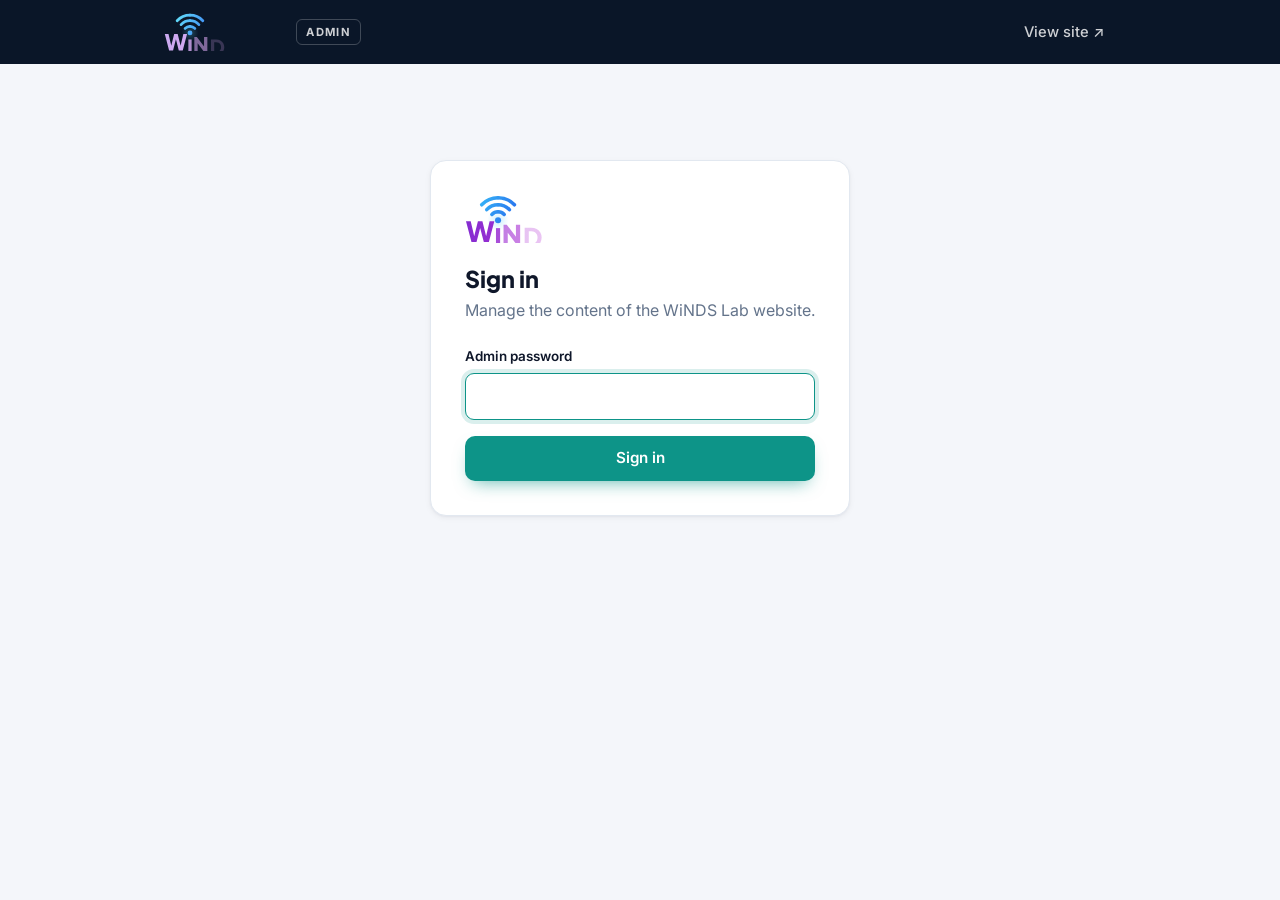
==== commit 463dbc6b: "Add files via upload" ====
--- a/admin.html
+++ b/admin.html
@@ -5,6 +5,7 @@
   <meta name="viewport" content="width=device-width, initial-scale=1">
   <meta name="robots" content="noindex, nofollow">
   <title>Admin · WiNDS Lab</title>
+  <link rel="icon" href="assets/img/favicon.svg" type="image/svg+xml">
   <link rel="preconnect" href="https://fonts.googleapis.com">
   <link rel="preconnect" href="https://fonts.gstatic.com" crossorigin>
   <link href="https://fonts.googleapis.com/css2?family=Inter:wght@400;500;600;700&family=Plus+Jakarta+Sans:wght@600;700;800&display=swap" rel="stylesheet">
@@ -14,11 +15,9 @@
 
 <header class="admin-bar">
   <div class="container nav-inner">
-    <a class="logo" href="index.html">
-      <span class="logo-mark">
-        <svg viewBox="0 0 32 32" fill="none" aria-hidden="true"><path d="M5 11L10.5 23.5L16 15L21.5 23.5L27 11" stroke="currentColor" stroke-width="1.8" stroke-linecap="round" stroke-linejoin="round" opacity=".7"/><path d="M12.8 11.2A4.6 4.6 0 0 1 19.2 11.2M10.3 8.6A8 8 0 0 1 21.7 8.6" stroke="currentColor" stroke-width="1.6" stroke-linecap="round"/><circle cx="5" cy="11" r="2.3" fill="currentColor"/><circle cx="10.5" cy="23.5" r="2.3" fill="currentColor"/><circle cx="16" cy="15" r="3" fill="currentColor"/><circle cx="21.5" cy="23.5" r="2.3" fill="currentColor"/><circle cx="27" cy="11" r="2.3" fill="currentColor"/></svg>
-      </span>
-      <span class="logo-text"><strong>WiNDS Lab</strong><small>Admin</small></span>
+    <a class="logo admin-logo" href="index.html" aria-label="WiNDS Lab website">
+      <img src="assets/img/logo-nav-dark.svg" alt="" width="119" height="38">
+      <span class="admin-tag">Admin</span>
     </a>
     <nav class="admin-nav">
       <a href="index.html" target="_blank" rel="noopener">View site ↗</a>
@@ -36,9 +35,7 @@
   </div>
 
   <form class="panel login" id="login-form" hidden>
-    <span class="logo-mark">
-      <svg viewBox="0 0 32 32" fill="none" aria-hidden="true"><path d="M5 11L10.5 23.5L16 15L21.5 23.5L27 11" stroke="currentColor" stroke-width="1.8" stroke-linecap="round" stroke-linejoin="round" opacity=".7"/><path d="M12.8 11.2A4.6 4.6 0 0 1 19.2 11.2M10.3 8.6A8 8 0 0 1 21.7 8.6" stroke="currentColor" stroke-width="1.6" stroke-linecap="round"/><circle cx="5" cy="11" r="2.3" fill="currentColor"/><circle cx="10.5" cy="23.5" r="2.3" fill="currentColor"/><circle cx="16" cy="15" r="3" fill="currentColor"/><circle cx="21.5" cy="23.5" r="2.3" fill="currentColor"/><circle cx="27" cy="11" r="2.3" fill="currentColor"/></svg>
-    </span>
+    <img class="login-logo" src="assets/img/logo-nav-light.svg" alt="WiNDS Lab" width="150" height="48">
     <h1>Sign in</h1>
     <p>Manage the content of the WiNDS Lab website.</p>
     <label class="field"><span>Admin password</span>
--- a/assets/style.css
+++ b/assets/style.css
@@ -104,6 +104,15 @@
 .nav-inner { height: 100%; display: flex; align-items: center; justify-content: space-between; gap: 24px; }
 .logo { display: inline-flex; align-items: center; gap: 12px; color: #fff; }
 .logo:hover { text-decoration: none; }
+/* navbar logo: dark-background colours over the hero, the original colours once the bar turns white */
+.logo-img { display: block; height: 46px; width: auto; }
+.logo-img.on-light { display: none; }
+.site-nav.scrolled .logo-img.on-dark, .site-nav.menu-open .logo-img.on-dark { display: none; }
+.site-nav.scrolled .logo-img.on-light, .site-nav.menu-open .logo-img.on-light { display: block; }
+@media (max-width: 640px) { .logo-img { height: 40px; } }
+.footer-logo { display: inline-block; }
+.footer-logo img { display: block; width: 200px; height: auto; }
+.footer-about .footer-tagline { max-width: none; margin: 14px 0 0; font-size: .72rem; font-weight: 600; letter-spacing: .16em; text-transform: uppercase; color: rgba(255, 255, 255, .55); }
 .logo-mark {
   flex: none; width: 40px; height: 40px; border-radius: 11px; display: grid; place-items: center;
   background: linear-gradient(135deg, #14b8a6, #6366f1); color: #fff;
@@ -687,8 +696,9 @@
 .admin { background: #f4f6fa; }
 .admin-bar { background: var(--navy-900); color: #fff; }
 .admin-bar .nav-inner { height: 64px; }
-.admin-bar .logo-mark { width: 34px; height: 34px; border-radius: 9px; }
-.admin-bar .logo-mark svg { width: 22px; height: 22px; }
+.admin-logo { gap: 14px; }
+.admin-logo img { display: block; height: 38px; width: auto; }
+.admin-tag { padding: 3px 9px; border-radius: 6px; border: 1px solid rgba(255, 255, 255, .22); font-size: .7rem; font-weight: 700; letter-spacing: .12em; text-transform: uppercase; color: rgba(255, 255, 255, .8); }
 .admin-nav { display: flex; align-items: center; gap: 6px; }
 .admin-nav a { color: rgba(255, 255, 255, .8); font-size: .92rem; font-weight: 500; padding: 7px 12px; border-radius: 8px; }
 .admin-nav a:hover { color: #fff; background: rgba(255, 255, 255, .09); text-decoration: none; }
@@ -701,7 +711,7 @@
 
 .panel { margin-bottom: 24px; padding: 26px; background: #fff; border: 1px solid var(--line); border-radius: 16px; box-shadow: var(--shadow-sm); scroll-margin-top: 24px; }
 .login { max-width: 420px; margin: 56px auto; padding: 34px; text-align: left; }
-.login .logo-mark { margin-bottom: 18px; }
+.login-logo { display: block; height: 48px; width: auto; margin-bottom: 22px; }
 .login h1 { font-size: 1.45rem; font-weight: 800; margin-bottom: 4px; }
 .login > p { color: var(--muted); margin-bottom: 22px; }
 .login .btn { width: 100%; padding: 12px; }
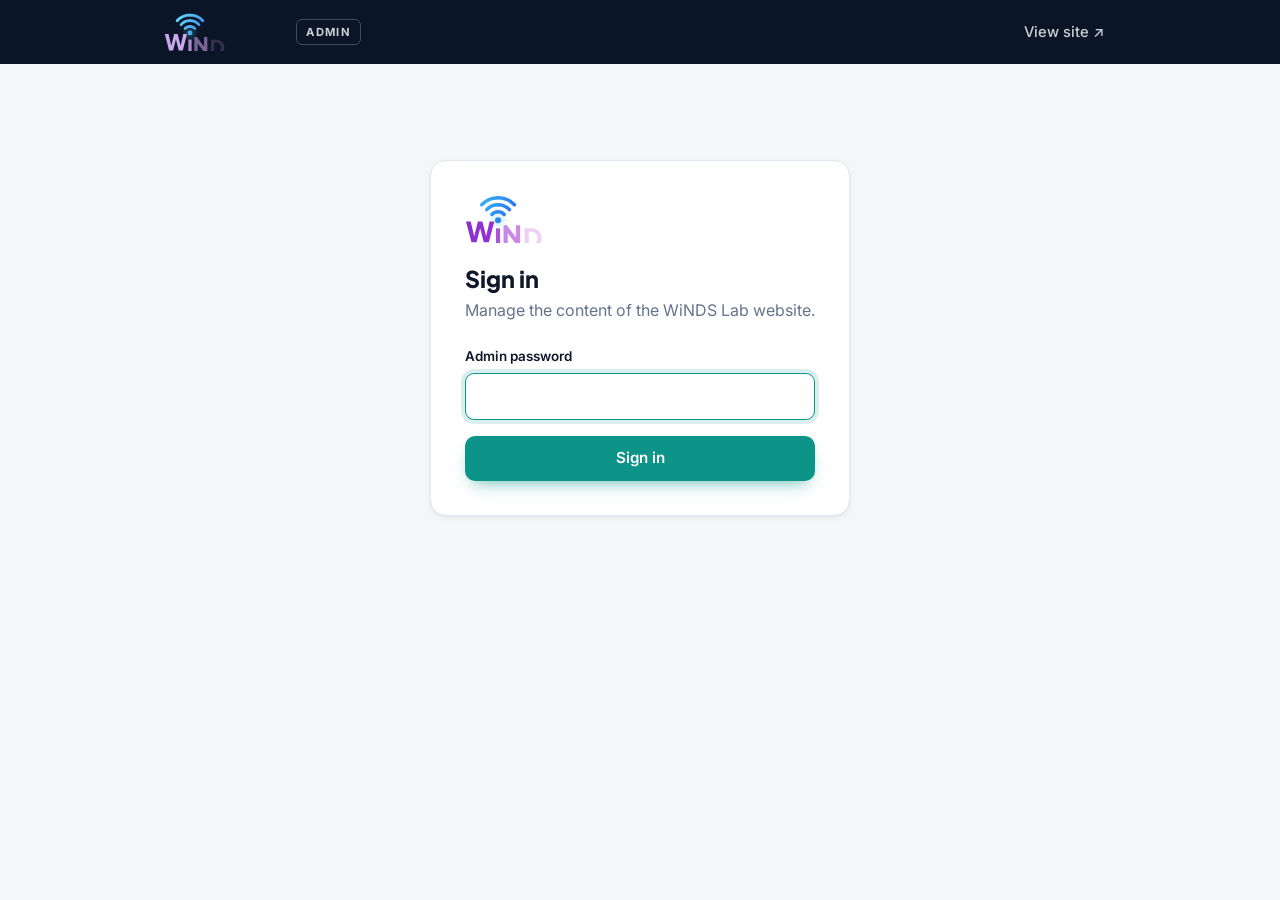
==== commit bd6ff515: "Add files via upload" ====
--- a/admin.html
+++ b/admin.html
@@ -9,7 +9,7 @@
   <link rel="preconnect" href="https://fonts.googleapis.com">
   <link rel="preconnect" href="https://fonts.gstatic.com" crossorigin>
   <link href="https://fonts.googleapis.com/css2?family=Inter:wght@400;500;600;700&family=Plus+Jakarta+Sans:wght@600;700;800&display=swap" rel="stylesheet">
-  <link rel="stylesheet" href="assets/style.css">
+  <link rel="stylesheet" href="assets/style.css?v=20261114">
 </head>
 <body class="admin">
 
@@ -90,8 +90,8 @@
 
 <div class="toast" id="toast" role="status" aria-live="polite"></div>
 
-<script src="assets/config.js"></script>
-<script src="assets/data.js"></script>
-<script src="assets/admin.js"></script>
+<script src="assets/config.js?v=20261114"></script>
+<script src="assets/data.js?v=20261114"></script>
+<script src="assets/admin.js?v=20261114"></script>
 </body>
 </html>
--- a/assets/style.css
+++ b/assets/style.css
@@ -472,7 +472,7 @@
 .news-feature-meta span::before { content: "·"; margin-right: 12px; }
 .news-feature p { position: relative; margin: 10px 0 0; font-family: var(--font-head); font-size: clamp(1.35rem, 2.2vw, 1.7rem); font-weight: 700; line-height: 1.32; letter-spacing: -.01em; }
 .news-feature strong { color: #99f6e4; }
-.news-feature a { color: #99f6e4; }
+.news-feature a { color: #99f6e4; text-decoration: underline; text-decoration-thickness: 2px; text-underline-offset: 4px; }
 
 .news-list { list-style: none; margin: 0; padding: 0; }
 .news-row { display: grid; grid-template-columns: 104px 1fr; gap: 24px; padding: 18px 0; border-bottom: 1px solid var(--line); }
@@ -487,6 +487,7 @@
 .tag-award { --tc: #d97706; }
 .tag-milestone { --tc: var(--violet); }
 .tag-talk { --tc: var(--sky); }
+.tag-event { --tc: var(--rose); }
 .news-row p { margin: 0; color: var(--body); }
 .news-row strong { color: var(--ink); }
 .news-more { margin-top: 24px; }
@@ -546,7 +547,11 @@
   display: inline-flex; align-items: center; gap: 6px; margin-bottom: 14px; padding: 4px 10px; border-radius: 999px;
   background: var(--amber-50); border: 1px solid var(--amber-100); font-size: .76rem; font-weight: 700; color: var(--amber);
 }
-.award svg { width: 14px; height: 14px; }
+.award svg, .now svg { width: 14px; height: 14px; }
+.now {
+  display: inline-flex; align-items: center; gap: 6px; margin-bottom: 14px; padding: 4px 10px; border-radius: 999px;
+  background: var(--teal-50); border: 1px solid var(--teal-100); font-size: .76rem; font-weight: 700; color: var(--teal-700);
+}
 .person-meta { display: flex; justify-content: center; align-items: center; gap: 7px; margin-top: auto; padding-top: 14px; width: 100%; border-top: 1px solid var(--line); font-size: .82rem; font-weight: 500; color: var(--muted); }
 .person-meta svg { width: 15px; height: 15px; flex: none; }
 .person-card.open { background: transparent; border: 1.5px dashed var(--line-strong); box-shadow: none; color: var(--body); }
@@ -555,7 +560,7 @@
 .person-card.open .person-meta { color: var(--teal-700); font-weight: 600; border-top-style: dashed; }
 
 /* ---------- publications ---------- */
-.pub-filters { display: flex; flex-wrap: wrap; gap: 8px; margin-bottom: 24px; }
+.pub-filters, .people-filters { display: flex; flex-wrap: wrap; gap: 8px; margin-bottom: 24px; }
 .filter {
   padding: 8px 16px; border-radius: 999px; border: 1px solid var(--line); background: #fff; color: var(--body);
   font: 600 .9rem/1.2 var(--font-body); cursor: pointer; transition: background-color .2s, color .2s, border-color .2s;
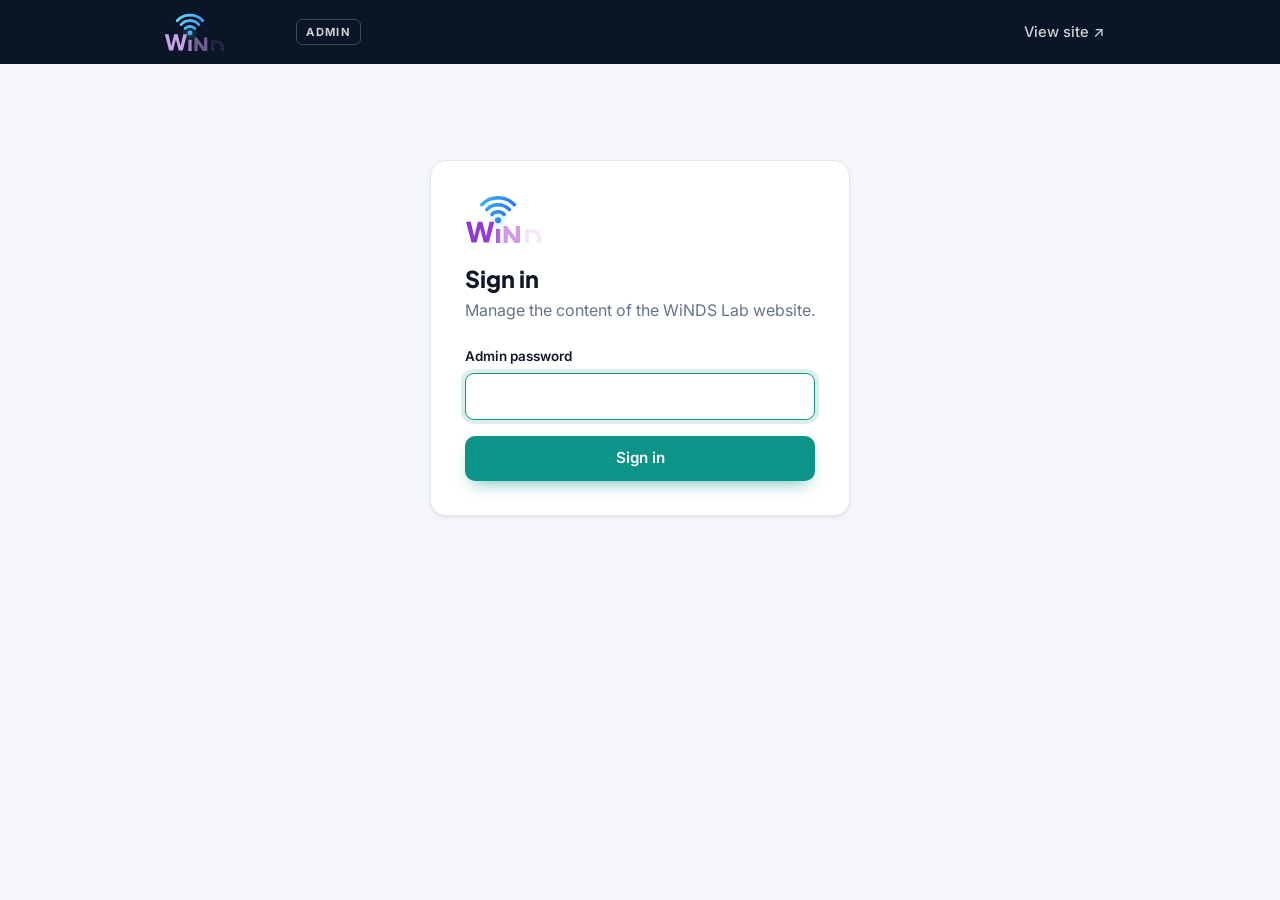
==== commit 426ce3d4: "Add files via upload" ====
--- a/admin.html
+++ b/admin.html
@@ -9,7 +9,7 @@
   <link rel="preconnect" href="https://fonts.googleapis.com">
   <link rel="preconnect" href="https://fonts.gstatic.com" crossorigin>
   <link href="https://fonts.googleapis.com/css2?family=Inter:wght@400;500;600;700&family=Plus+Jakarta+Sans:wght@600;700;800&display=swap" rel="stylesheet">
-  <link rel="stylesheet" href="assets/style.css?v=20261114">
+  <link rel="stylesheet" href="assets/style.css?v=20261118">
 </head>
 <body class="admin">
 
@@ -57,6 +57,12 @@
 
     <nav class="tabs" id="tabs" role="tablist"></nav>
 
+    <div class="notice" id="tab-note" hidden>
+      <strong>One more step for this tab.</strong> Your Google Apps Script is older than the website, so it can’t save this section yet.
+      Paste the latest <code>google-apps-script/Code.gs</code> into Apps Script and deploy a new version (README, “Updating the script”), then reload this page.
+      Until then, the website shows this section’s built-in content.
+    </div>
+
     <form class="panel" id="editor" novalidate>
       <h2 id="editor-title">Add</h2>
       <div class="form-grid" id="editor-fields"></div>
@@ -90,8 +96,8 @@
 
 <div class="toast" id="toast" role="status" aria-live="polite"></div>
 
-<script src="assets/config.js?v=20261114"></script>
-<script src="assets/data.js?v=20261114"></script>
-<script src="assets/admin.js?v=20261114"></script>
+<script src="assets/config.js?v=20261118"></script>
+<script src="assets/data.js?v=20261118"></script>
+<script src="assets/admin.js?v=20261118"></script>
 </body>
 </html>
--- a/assets/style.css
+++ b/assets/style.css
@@ -440,6 +440,59 @@
 .device-body p { flex: 1; margin: 0 0 16px; font-size: .94rem; color: rgba(255, 255, 255, .6); }
 .device .chip { background: rgba(255, 255, 255, .06); border-color: rgba(255, 255, 255, .1); color: rgba(255, 255, 255, .8); }
 
+/* ---------- software: simulators & open-source code ---------- */
+.sw-list { display: grid; gap: 28px; }
+.sw {
+  display: grid; grid-template-columns: minmax(0, 1.4fr) minmax(0, 1fr); overflow: hidden;
+  background: #fff; border: 1px solid var(--line); border-radius: var(--radius); box-shadow: var(--shadow-sm);
+  transition: box-shadow .25s ease;
+}
+.sw:hover { box-shadow: var(--shadow-md); }
+.sw:nth-child(even) .sw-media { order: 2; }          /* alternate sides when there are several */
+.sw.no-media { grid-template-columns: 1fr; }
+/* the screenshot sits in a dark panel that fills the card's height, whatever the image's shape */
+.sw-media {
+  position: relative; display: grid; place-items: center; padding: 28px;
+  background: radial-gradient(circle at 50% 45%, rgba(45, 212, 191, .16), transparent 70%), #0a1628;
+}
+.sw-media::before {
+  content: ""; position: absolute; inset: 0; pointer-events: none;
+  background-image: radial-gradient(rgba(255, 255, 255, .08) 1px, transparent 1px); background-size: 18px 18px;
+}
+.sw-frame {
+  position: relative; width: 100%; overflow: hidden; border-radius: 10px;
+  box-shadow: 0 0 0 1px rgba(255, 255, 255, .12), 0 24px 48px -16px rgba(0, 0, 0, .6);
+}
+.sw-frame img { display: block; width: 100%; height: auto; }
+.sw-frame canvas { position: absolute; inset: 0; width: 100%; height: 100%; }
+.sw:hover .zoom-ico { opacity: 1; }
+.sw-play {
+  position: absolute; right: 12px; top: 12px; z-index: 1; width: 38px; height: 38px; display: grid; place-items: center;
+  padding: 0; border: 0; border-radius: 10px; background: rgba(10, 22, 40, .72); color: #fff; cursor: pointer;
+}
+.sw-play:hover { background: rgba(10, 22, 40, .92); }
+.sw-play:focus-visible { outline: 2px solid var(--teal-bright); outline-offset: 2px; }
+.sw-play svg { width: 16px; height: 16px; }
+.sw-body { display: flex; flex-direction: column; padding: 36px 36px 34px; }
+.sw-top { display: flex; flex-wrap: wrap; align-items: center; gap: 10px; margin-bottom: 16px; }
+.sw-cat {
+  padding: 4px 10px; border-radius: 6px; background: var(--teal-50); border: 1px solid var(--teal-100);
+  font-size: .7rem; font-weight: 700; letter-spacing: .07em; text-transform: uppercase; color: var(--teal-700);
+}
+.sw-fact { font-size: .85rem; font-weight: 600; color: var(--muted); }
+.sw-fact + .sw-fact::before { content: "·"; margin-right: 10px; }
+.sw-body h3 { margin: 0 0 12px; font-size: 1.6rem; letter-spacing: -.01em; }
+.sw-body p { margin: 0 0 20px; color: var(--body); }
+.sw-body .chips { margin-bottom: 26px; }
+.sw-actions { margin-top: auto; }
+@media (max-width: 900px) {
+  .sw { grid-template-columns: 1fr; }
+  .sw:nth-child(even) .sw-media { order: 0; }
+  .sw-media { padding: 16px; }
+  .sw-body { padding: 26px 24px 28px; }
+  .sw-body h3 { font-size: 1.35rem; }
+}
+
 .lightbox {
   position: fixed; inset: 0; z-index: 200; display: grid; place-items: center; padding: 32px;
   background: rgba(7, 17, 34, .88); -webkit-backdrop-filter: blur(6px); backdrop-filter: blur(6px);
@@ -691,7 +744,7 @@
   .js .reveal { opacity: 1; transform: none; transition: none; }
   .hero-scene *, .device-art *, .gi * { animation: none !important; transition: none !important; }
   .gi .lit { opacity: 1; }
-  .btn, .feature, .device, .person-card, .grant { transition: none; }
+  .btn, .feature, .device, .sw, .person-card, .grant { transition: none; }
 }
 
 
